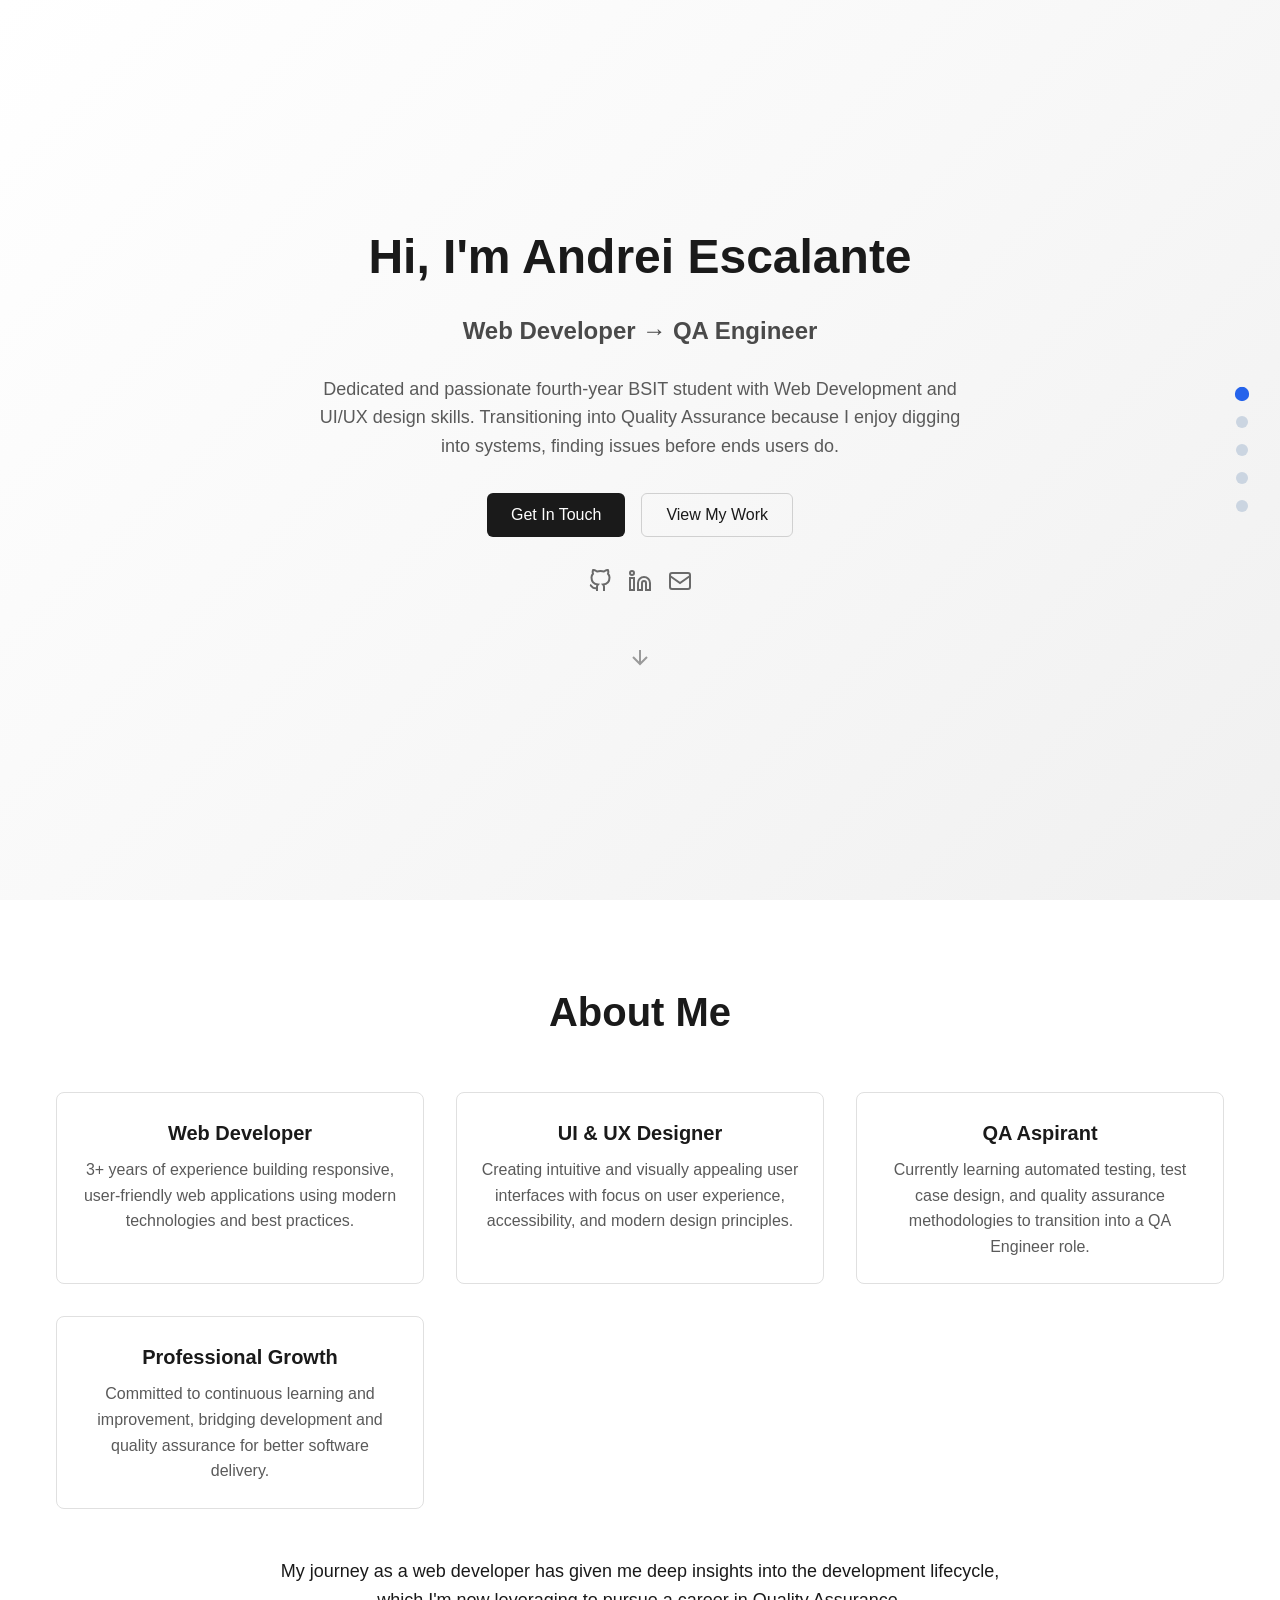
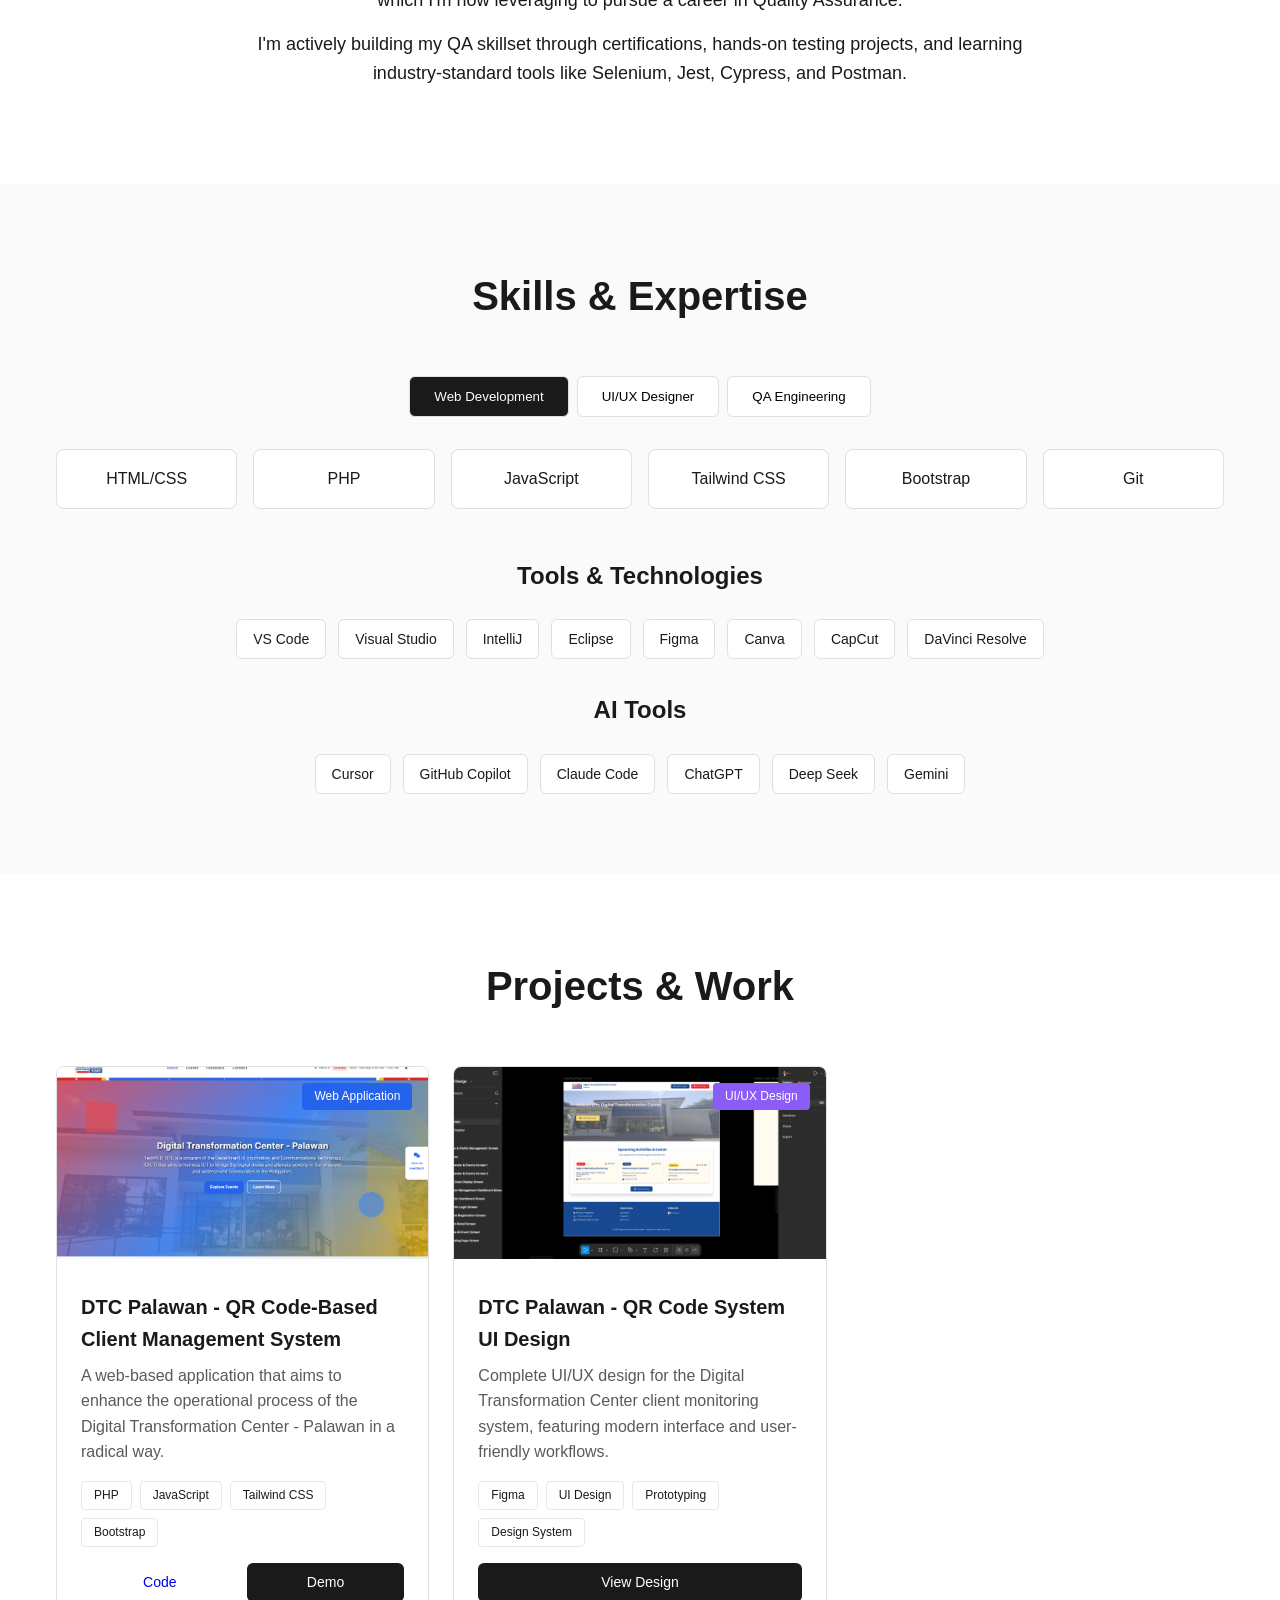
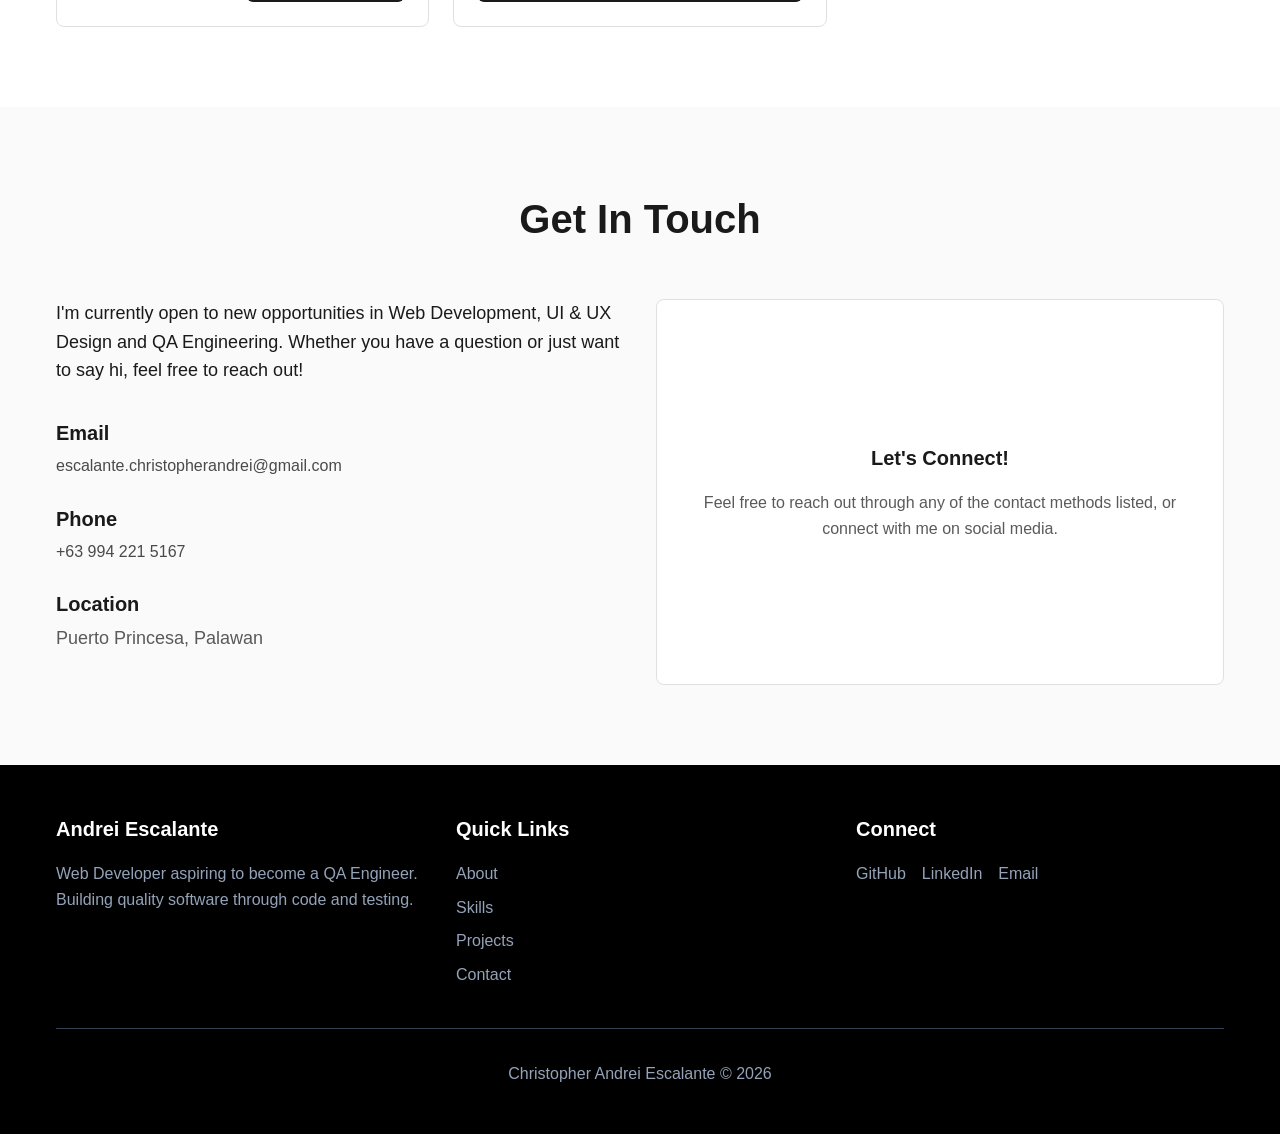
==== index.html @ b65be3f2 "Replace old portfolio with new version" ====
<!DOCTYPE html>
<html lang="en">
<head>
    <meta charset="UTF-8">
    <meta name="viewport" content="width=device-width, initial-scale=1.0">
    <title>Andrei Escalante - Web Portfiolio</title>
    <link rel="stylesheet" href="styles.css">
</head>
<body>
    <nav class="side-nav">
        <a href="#hero" class="nav-dot active" aria-label="Home">
            <span class="nav-label">Home</span>
        </a>
        <a href="#about" class="nav-dot" aria-label="About">
            <span class="nav-label">About</span>
        </a>
        <a href="#skills" class="nav-dot" aria-label="Skills">
            <span class="nav-label">Skills</span>
        </a>
        <a href="#projects" class="nav-dot" aria-label="Projects">
            <span class="nav-label">Projects</span>
        </a>
        <a href="#contact" class="nav-dot" aria-label="Contact">
            <span class="nav-label">Contact</span>
        </a>
    </nav>
    <section id="hero">
        <div class="container">
            <h1>Hi, I'm <span class="highlight">Andrei Escalante</span></h1>
            <h2>Web Developer → QA Engineer</h2>
            <p>Dedicated and passionate fourth-year BSIT student with Web Development and UI/UX design skills. Transitioning into Quality Assurance because I enjoy digging into systems, finding issues before ends users do. </p>
            <div class="hero-buttons">
                <button class="btn btn-primary" onclick="scrollToSection('contact')">Get In Touch</button>
                <button class="btn btn-outline" onclick="scrollToSection('projects')">View My Work</button>
            </div>
            <div class="social-icons">
                <a href="https://github.com/Dreinosaurus" target="_blank" aria-label="GitHub">
                    <svg width="24" height="24" viewBox="0 0 24 24" fill="none" stroke="currentColor" stroke-width="2">
                        <path d="M9 19c-5 1.5-5-2.5-7-3m14 6v-3.87a3.37 3.37 0 0 0-.94-2.61c3.14-.35 6.44-1.54 6.44-7A5.44 5.44 0 0 0 20 4.77 5.07 5.07 0 0 0 19.91 1S18.73.65 16 2.48a13.38 13.38 0 0 0-7 0C6.27.65 5.09 1 5.09 1A5.07 5.07 0 0 0 5 4.77a5.44 5.44 0 0 0-1.5 3.78c0 5.42 3.3 6.61 6.44 7A3.37 3.37 0 0 0 9 18.13V22"/>
                    </svg>
                </a>
                <a href="https://www.linkedin.com/in/escalante-andrei/" target="_blank" aria-label="LinkedIn">
                    <svg width="24" height="24" viewBox="0 0 24 24" fill="none" stroke="currentColor" stroke-width="2">
                        <path d="M16 8a6 6 0 0 1 6 6v7h-4v-7a2 2 0 0 0-2-2 2 2 0 0 0-2 2v7h-4v-7a6 6 0 0 1 6-6z"/>
                        <rect x="2" y="9" width="4" height="12"/>
                        <circle cx="4" cy="4" r="2"/>
                    </svg>
                </a>
                <a href="mailto:escalante.christopherandrei@gmail.com" aria-label="Email">
                    <svg width="24" height="24" viewBox="0 0 24 24" fill="none" stroke="currentColor" stroke-width="2">
                        <rect x="2" y="4" width="20" height="16" rx="2"/>
                        <path d="m2 7 10 7 10-7"/>
                    </svg>
                </a>
            </div>
            <button class="scroll-arrow" onclick="scrollToSection('about')" aria-label="Scroll to next section">
                <svg width="24" height="24" viewBox="0 0 24 24" fill="none" stroke="currentColor" stroke-width="2">
                    <line x1="12" y1="5" x2="12" y2="19"/>
                    <polyline points="19 12 12 19 5 12"/>
                </svg>
            </button>
        </div>
    </section>

    <section id="about">
        <div class="container">
            <h2 class="scroll-reveal">About Me</h2>
            <div class="cards">
                <div class="card scroll-reveal">
                    <h3>Web Developer</h3>
                    <p>3+ years of experience building responsive, user-friendly web applications using modern technologies and best practices.</p>
                </div>
                <div class="card scroll-reveal">
                    <h3>UI & UX Designer</h3>
                    <p>Creating intuitive and visually appealing user interfaces with focus on user experience, accessibility, and modern design principles.</p>
                </div>
                <div class="card scroll-reveal">
                    <h3>QA Aspirant</h3>
                    <p>Currently learning automated testing, test case design, and quality assurance methodologies to transition into a QA Engineer role.</p>
                </div>
                <div class="card scroll-reveal">
                    <h3>Professional Growth</h3>
                    <p>Committed to continuous learning and improvement, bridging development and quality assurance for better software delivery.</p>
                </div>
            </div>
            <div class="about-text scroll-reveal">
                <p>My journey as a web developer has given me deep insights into the development lifecycle, which I'm now leveraging to pursue a career in Quality Assurance.</p>
                <p>I'm actively building my QA skillset through certifications, hands-on testing projects, and learning industry-standard tools like Selenium, Jest, Cypress, and Postman.</p>
            </div>
        </div>
    </section>

    <section id="skills">
        <div class="container">
            <h2 class="scroll-reveal">Skills & Expertise</h2>
            <div class="tabs">
                <button class="tab active" onclick="switchTab('webdev')">Web Development</button>
                <button class="tab" onclick="switchTab('uiux')">UI/UX Designer</button>
                <button class="tab" onclick="switchTab('qa')">QA Engineering</button>
            </div>
            <div class="tab-content active" id="webdev">
                <div class="skills-grid">
                    <div class="skill">HTML/CSS</div>
                    <div class="skill">PHP</div>
                    <div class="skill">JavaScript</div>
                    <div class="skill">Tailwind CSS</div>
                    <div class="skill">Bootstrap</div>
                    <div class="skill">Git</div>
                </div>
            </div>
            <div class="tab-content" id="uiux">
                <div class="skills-grid">
                    <div class="skill">Figma</div>
                    <div class="skill">Wireframing</div>
                    <div class="skill">Prototyping</div>
                    <div class="skill">User Research</div>
                    <div class="skill">Design Systems</div>
                    <div class="skill">Responsive Design</div>
                    <div class="skill">Accessibility</div>
                </div>
            </div>
            <div class="tab-content" id="qa">
                <p class="note"><strong>Currently Learning:</strong> These QA skills are being actively developed through coursework, certifications, and hands-on projects.</p>
                <div class="skills-grid">
                    <div class="skill">Manual Testing</div>
                </div>
            </div>
            <h3>Tools & Technologies</h3>
            <div class="badges">
                <span>VS Code</span><span>Visual Studio</span><span>IntelliJ</span><span>Eclipse</span>
                <span>Figma</span><span>Canva</span><span>CapCut</span><span>DaVinci Resolve</span>
            </div>
            <h3>AI Tools</h3>
            <div class="badges">
                <span>Cursor</span> <span>GitHub Copilot</span><span>Claude Code</span><span>ChatGPT</span><span>Deep Seek</span><span>Gemini</span>
            </div>
        </div>
    </section>

    <section id="projects">
        <div class="container">
            <h2 class="scroll-reveal">Projects & Work</h2>
            <div class="projects-grid">
                <div class="project scroll-reveal">
                    <img src="assets\QR Code Based Client Monitoring System.png" alt="Client Management System">
                    <span class="badge dev">Web Application</span>
                    <h3>DTC Palawan - QR Code-Based Client Management System</h3>
                    <p>A web-based application that aims to enhance the operational process of the Digital Transformation Center - Palawan in a radical way.</p>
                    <div class="tags">
                        <span>PHP</span><span>JavaScript</span><span>Tailwind CSS</span><span>Bootstrap</span>
                    </div>
                    <div class="links">
                        <a href="to be followed up" class="btn btn-small">Code</a>
                        <a href="https://dtc-palawan.site/" class="btn btn-primary-small" target="_blank">Demo</a>
                    </div>
                </div>

                <div class="project scroll-reveal">
                    <img src="assets\DTC UI DESIGN.png" alt="DTC Palawan UI Design">
                    <span class="badge design">UI/UX Design</span>
                    <h3>DTC Palawan - QR Code System UI Design</h3>
                    <p>Complete UI/UX design for the Digital Transformation Center client monitoring system, featuring modern interface and user-friendly workflows.</p>
                    <div class="tags">
                        <span>Figma</span><span>UI Design</span><span>Prototyping</span><span>Design System</span>
                    </div>
                    <div class="links">
                        <a href="#To Be Followed" class="btn btn-primary-small">View Design</a>
                    </div>
                </div>

            </div>
        </div>
    </section>

    <section id="contact">
        <div class="container">
            <h2 class="scroll-reveal">Get In Touch</h2>
            <div class="contact-grid scroll-reveal">
                <div>
                    <p>I'm currently open to new opportunities in Web Development, UI & UX Design and QA Engineering. Whether you have a question or just want to say hi, feel free to reach out!</p>
                    <div class="contact-info">
                        <div>
                            <h3>Email</h3>
                            <a href="mailto:escalante.christopherandrei@gmail.com">escalante.christopherandrei@gmail.com</a>
                        </div>
                        <div>
                            <h3>Phone</h3>
                            <a href="tel:+639942215167">+63 994 221 5167</a>
                        </div>
                        <div>
                            <h3>Location</h3>
                            <p>Puerto Princesa, Palawan</p>
                        </div>
                    </div>
                </div>
                <div class="contact-placeholder">
                    <div class="placeholder-content">
                        <h3>Let's Connect!</h3>
                        <p>Feel free to reach out through any of the contact methods listed, or connect with me on social media.</p>
                    </div>
                </div>
            </div>
        </div>
    </section>

    <footer>
        <div class="container">
            <div class="footer-grid">
                <div>
                    <h3>Andrei Escalante</h3>
                    <p>Web Developer aspiring to become a QA Engineer. Building quality software through code and testing.</p>
                </div>
                <div>
                    <h3>Quick Links</h3>
                    <a href="#about">About</a>
                    <a href="#skills">Skills</a>
                    <a href="#projects">Projects</a>
                    <a href="#contact">Contact</a>
                </div>
                <div>
                    <h3>Connect</h3>
                    <div class="social">
                        <a href="https://github.com/Dreinosaurus" target="_blank">GitHub</a>
                        <a href="https://www.linkedin.com/in/escalante-andrei/" target="_blank">LinkedIn</a>
                        <a href="mailto:escalante.christopherandrei@gmail.com" target="_blank">Email</a>
                    </div>
                </div>
            </div>
            <p class="copyright">Christopher Andrei Escalante © <span id="year"></span></p>
        </div>
    </footer>

    <script src="script.js"></script>
</body>
</html>
---- styles.css ----
* {
    margin: 0;
    padding: 0;
    box-sizing: border-box;
}

/* Scroll Reveal Animation */
.scroll-reveal {
    opacity: 0;
    transform: translateY(30px);
    transition: opacity 0.6s ease, transform 0.6s ease;
}

.scroll-reveal.fade-in {
    opacity: 1;
    transform: translateY(0);
}

body {
    font-family: -apple-system, BlinkMacSystemFont, 'Segoe UI', sans-serif;
    line-height: 1.6;
    color: #1A1A1A;
    scroll-behavior: smooth;
}

/* Side Navigation */
.side-nav {
    position: fixed;
    right: 2rem;
    top: 50%;
    transform: translateY(-50%);
    z-index: 1000;
    display: flex;
    flex-direction: column;
    gap: 1rem;
}

.nav-dot {
    position: relative;
    width: 12px;
    height: 12px;
    border-radius: 50%;
    background: #CBD5E1;
    border: 2px solid transparent;
    transition: all 0.3s;
    cursor: pointer;
}

.nav-dot:hover,
.nav-dot.active {
    background: #2563EB;
    transform: scale(1.2);
}

.nav-label {
    position: absolute;
    right: 25px;
    top: 50%;
    transform: translateY(-50%);
    background: #1A1A1A;
    color: white;
    padding: 0.25rem 0.75rem;
    border-radius: 0.25rem;
    font-size: 0.875rem;
    white-space: nowrap;
    opacity: 0;
    pointer-events: none;
    transition: opacity 0.3s;
}

.nav-dot:hover .nav-label {
    opacity: 1;
}

@media (max-width: 768px) {
    .side-nav {
        right: 1rem;
    }
    
    .nav-label {
        display: none;
    }
}

.container {
    max-width: 1200px;
    margin: 0 auto;
    padding: 0 1rem;
}

section {
    padding: 5rem 1rem;
}

h1 { font-size: 3rem; }
h2 { font-size: 2.5rem; text-align: center; margin-bottom: 3rem; }
h3 { font-size: 1.25rem; margin-bottom: 0.5rem; }

/* Hero */
#hero {
    min-height: 100vh;
    display: flex;
    align-items: center;
    background: linear-gradient(135deg, #FFFFFF 0%, #F8F8F8 50%, #F0F0F0 100%);
    text-align: center;
}

#hero h1 { margin-bottom: 1rem; }
#hero h2 { font-size: 1.5rem; color: #4A4A4A; margin-bottom: 1.5rem; }
#hero p { font-size: 1.125rem; color: #5A5A5A; max-width: 42rem; margin: 0 auto 2rem; }

.highlight { color: #1A1A1A; }

.hero-buttons {
    display: flex;
    gap: 1rem;
    justify-content: center;
}

/* Buttons */
.btn {
    padding: 0.75rem 1.5rem;
    border: none;
    border-radius: 0.375rem;
    font-size: 1rem;
    cursor: pointer;
    transition: all 0.3s;
    text-decoration: none;
    display: inline-block;
}

.btn-primary {
    background: #1A1A1A;
    color: white;
}

.btn-primary:hover { background: #2D2D2D; }

.btn-outline {
    background: transparent;
    border: 1px solid #D0D0D0;
    color: #1A1A1A;
}

.btn-outline:hover { background: #F8F8F8; }

.btn-small, .btn-primary-small {
    padding: 0.5rem 1rem;
    font-size: 0.875rem;
}

.btn-primary-small {
    background: #1A1A1A;
    color: white;
}

.btn-primary-small:hover { background: #2D2D2D; }

/* Social Icons */
.social-icons {
    display: flex;
    gap: 1rem;
    justify-content: center;
    margin: 2rem 0;
}

.social-icons a {
    color: #6A6A6A;
    transition: color 0.3s;
}

.social-icons a:hover {
    color: #1A1A1A;
}

/* Scroll Arrow */
.scroll-arrow {
    display: inline-flex;
    align-items: center;
    justify-content: center;
    width: 3rem;
    height: 3rem;
    border: none;
    background: transparent;
    color: #9A9A9A;
    cursor: pointer;
    transition: all 0.3s;
    animation: bounce 2s infinite;
}

.scroll-arrow:hover {
    color: #4A4A4A;
    animation: none;
}

.scroll-arrow svg {
    transition: transform 0.3s;
}

.scroll-arrow:hover svg {
    transform: translateY(2px);
}

@keyframes bounce {
    0%, 20%, 50%, 80%, 100% {
        transform: translateY(0);
    }
    40% {
        transform: translateY(-10px);
    }
    60% {
        transform: translateY(-5px);
    }
}

/* About */
#about { background: #FFFFFF; }

.cards {
    display: grid;
    grid-template-columns: repeat(auto-fit, minmax(280px, 1fr));
    gap: 2rem;
    margin-bottom: 3rem;
}

.card {
    background: #FFFFFF;
    border: 1px solid #E0E0E0;
    border-radius: 0.5rem;
    padding: 1.5rem;
    text-align: center;
    transition: box-shadow 0.3s;
}

.card:hover { box-shadow: 0 10px 15px -3px rgba(0,0,0,0.1); }
.card p { color: #5A5A5A; }

.about-text {
    max-width: 48rem;
    margin: 0 auto;
    text-align: center;
}

.about-text p {
    font-size: 1.125rem;
    margin-bottom: 1rem;
}

/* Skills */
#skills { background: #FAFAFA; }

.tabs {
    display: flex;
    gap: 0.5rem;
    justify-content: center;
    margin-bottom: 2rem;
}

.tab {
    padding: 0.75rem 1.5rem;
    background: #FFFFFF;
    border: 1px solid #E0E0E0;
    border-radius: 0.375rem;
    cursor: pointer;
    transition: all 0.3s;
}

.tab.active {
    background: #1A1A1A;
    color: white;
}

.tab-content { display: none; }
.tab-content.active { display: block; }

.note {
    background: #F5F5F5;
    border: 1px solid #D0D0D0;
    border-radius: 0.5rem;
    padding: 1rem;
    margin-bottom: 1.5rem;
    color: #2A2A2A;
    font-size: 0.875rem;
}

.skills-grid {
    display: grid;
    grid-template-columns: repeat(auto-fill, minmax(180px, 1fr));
    gap: 1rem;
    margin-bottom: 3rem;
}

.skill {
    background: #FFFFFF;
    border: 1px solid #E0E0E0;
    border-radius: 0.5rem;
    padding: 1rem;
    text-align: center;
    transition: box-shadow 0.3s;
}

.skill:hover { box-shadow: 0 1px 3px rgba(0,0,0,0.1); }

#skills h3 {
    text-align: center;
    font-size: 1.5rem;
    margin: 2rem 0 1.5rem;
}

.badges {
    display: flex;
    flex-wrap: wrap;
    gap: 0.75rem;
    justify-content: center;
}

.badges span {
    padding: 0.5rem 1rem;
    background: #FFFFFF;
    border: 1px solid #E0E0E0;
    border-radius: 0.375rem;
    font-size: 0.875rem;
}

/* Projects */
#projects { background: #FFFFFF; }

.projects-grid {
    display: grid;
    grid-template-columns: repeat(auto-fill, minmax(320px, 1fr));
    gap: 1.5rem;
}

.project {
    background: #FFFFFF;
    border: 1px solid #E0E0E0;
    border-radius: 0.5rem;
    overflow: hidden;
    transition: box-shadow 0.3s;
    position: relative;
}

.project:hover { box-shadow: 0 20px 25px -5px rgba(0,0,0,0.1); }

.project img {
    width: 100%;
    height: 12rem;
    object-fit: cover;
}

.project .badge {
    position: absolute;
    top: 1rem;
    right: 1rem;
    padding: 0.25rem 0.75rem;
    border-radius: 0.25rem;
    font-size: 0.75rem;
    color: white;
}

.badge.dev { background: #2563EB; }
.badge.qa { background: #64748B; }
.badge.design { background: #8B5CF6; }

.project h3, .project p { padding: 0 1.5rem; }
.project h3 { padding-top: 1.5rem; }
.project p { color: #5A5A5A; margin-bottom: 1rem; }

.tags {
    display: flex;
    flex-wrap: wrap;
    gap: 0.5rem;
    padding: 0 1.5rem;
    margin-bottom: 1rem;
}

.tags span {
    padding: 0.25rem 0.75rem;
    border: 1px solid #E2E8F0;
    border-radius: 0.25rem;
    font-size: 0.75rem;
}

.links {
    display: flex;
    gap: 0.5rem;
    padding: 0 1.5rem 1.5rem;
}

.links .btn { flex: 1; text-align: center; }

/* Contact */
#contact { background: #FAFAFA; }

.contact-grid {
    display: grid;
    grid-template-columns: 1fr 1fr;
    gap: 2rem;
}

.contact-grid > div:first-child p {
    font-size: 1.125rem;
    margin-bottom: 2rem;
}

.contact-info {
    display: flex;
    flex-direction: column;
    gap: 1.5rem;
}

.contact-info h3 { margin-bottom: 0.25rem; }

.contact-info a {
    color: #4A4A4A;
    text-decoration: none;
}

.contact-info a:hover { color: #1A1A1A; }
.contact-info p { color: #5A5A5A; }

.contact-placeholder {
    background: #FFFFFF;
    border: 1px solid #E0E0E0;
    border-radius: 0.5rem;
    padding: 2rem;
    display: flex;
    align-items: center;
    justify-content: center;
}

.placeholder-content {
    text-align: center;
}

.placeholder-content h3 {
    margin-bottom: 1rem;
    color: #1A1A1A;
}

.placeholder-content p {
    color: #5A5A5A;
    line-height: 1.6;
}

textarea { resize: vertical; }

/* Footer */
footer {
    background: #000;
    color: white;
    padding: 3rem 1rem;
}

.footer-grid {
    display: grid;
    grid-template-columns: repeat(auto-fit, minmax(250px, 1fr));
    gap: 2rem;
    margin-bottom: 2rem;
}

.footer-grid h3 { margin-bottom: 1rem; }
.footer-grid p, .footer-grid a { color: #94A3B8; }
.footer-grid a {
    text-decoration: none;
    display: block;
    margin-bottom: 0.5rem;
}

.footer-grid a:hover { color: white; }

.social {
    display: flex;
    gap: 1rem;
}

.copyright {
    border-top: 1px solid #334155;
    padding-top: 2rem;
    text-align: center;
    color: #94A3B8;
}

/* Responsive */
@media (max-width: 768px) {
    h1 { font-size: 2rem; }
    h2 { font-size: 2rem; }
    #hero h2 { font-size: 1.25rem; }
    .hero-buttons { flex-direction: column; }
    .contact-grid { grid-template-columns: 1fr; }
    .skills-grid { grid-template-columns: repeat(auto-fill, minmax(150px, 1fr)); }
}
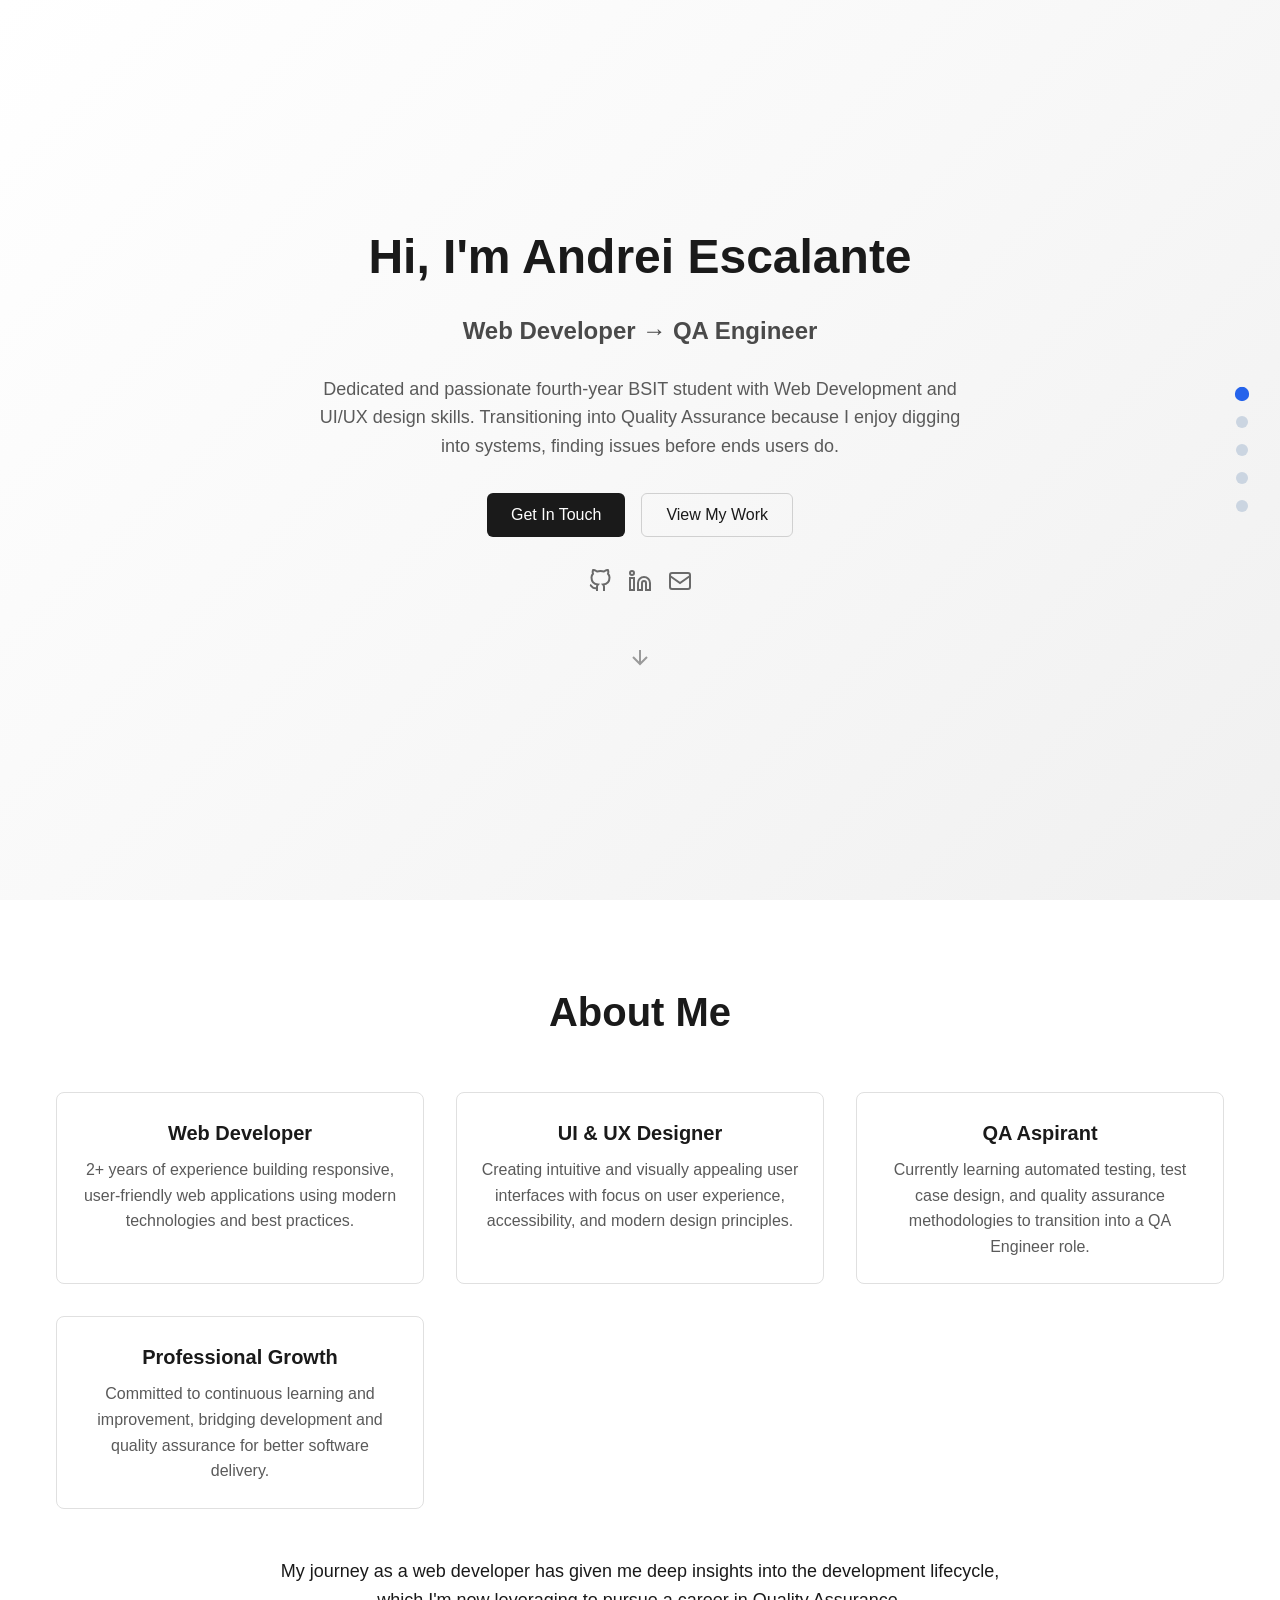
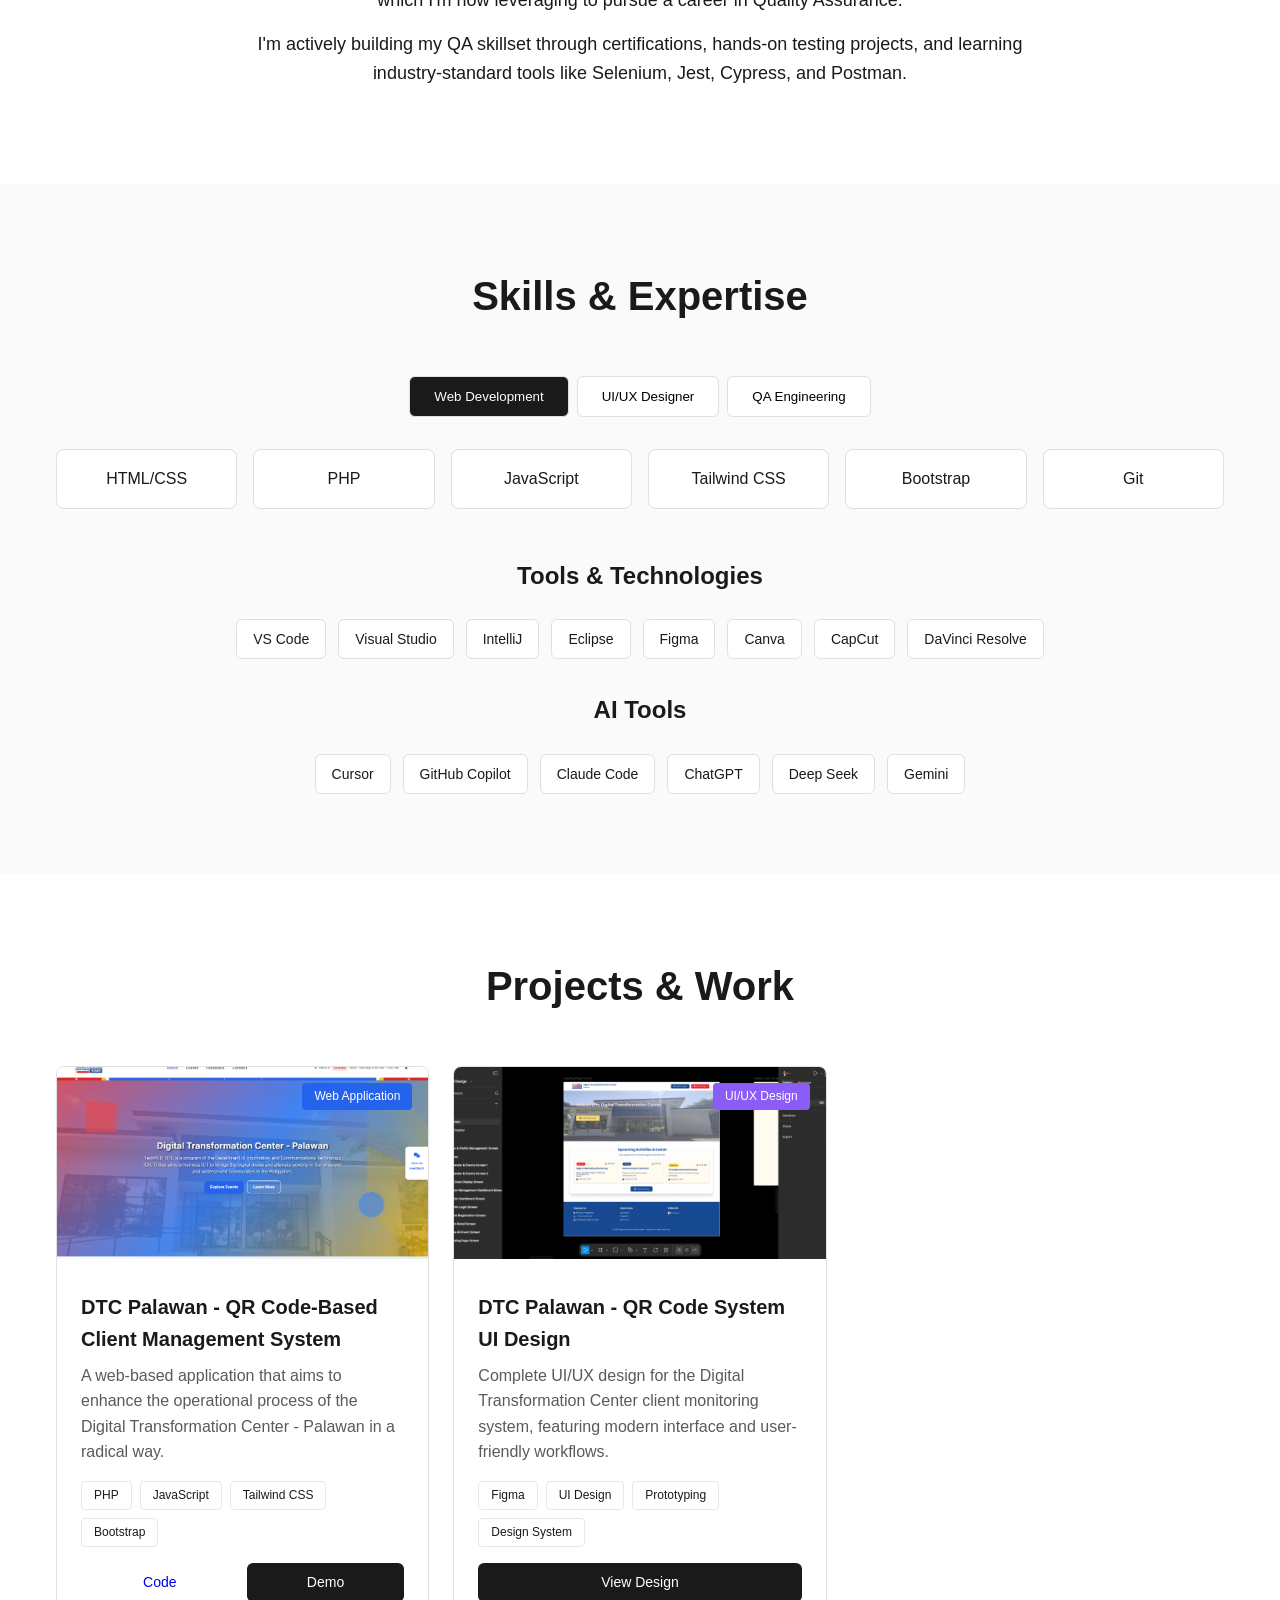
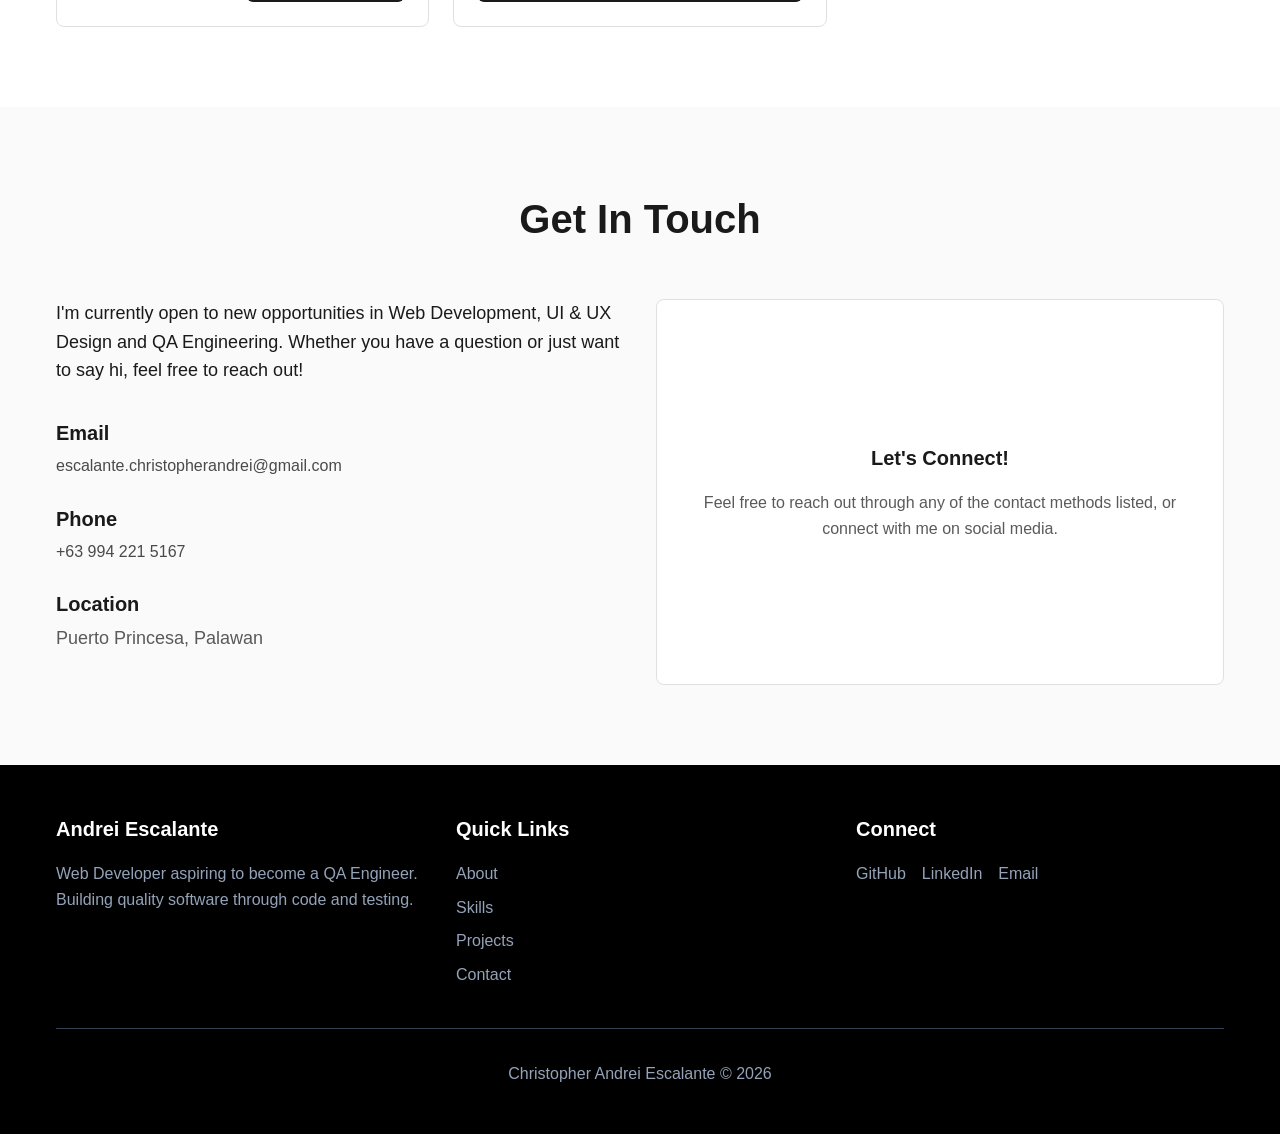
==== commit 55106552: "Replaced old portfolio with new version" ====
--- a/index.html
+++ b/index.html
@@ -68,7 +68,7 @@
             <div class="cards">
                 <div class="card scroll-reveal">
                     <h3>Web Developer</h3>
-                    <p>3+ years of experience building responsive, user-friendly web applications using modern technologies and best practices.</p>
+                    <p>2+ years of experience building responsive, user-friendly web applications using modern technologies and best practices.</p>
                 </div>
                 <div class="card scroll-reveal">
                     <h3>UI & UX Designer</h3>
